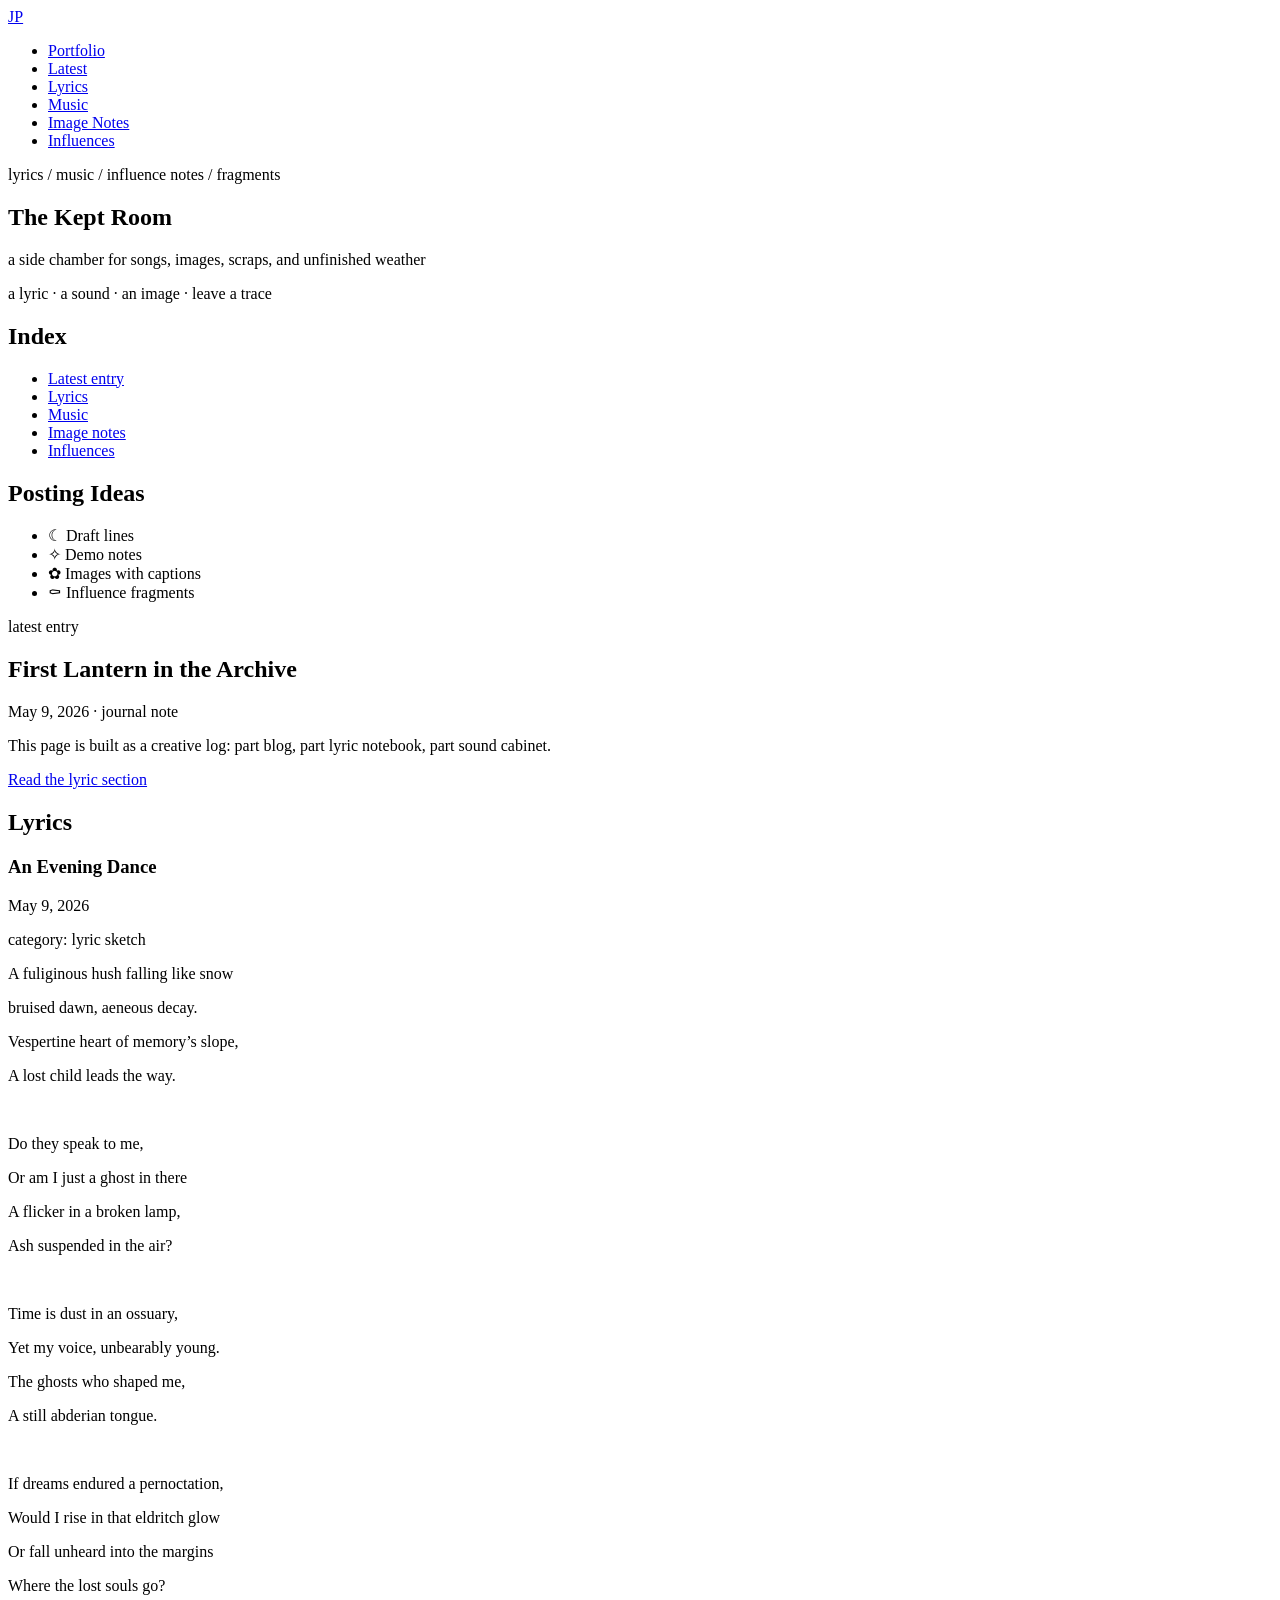
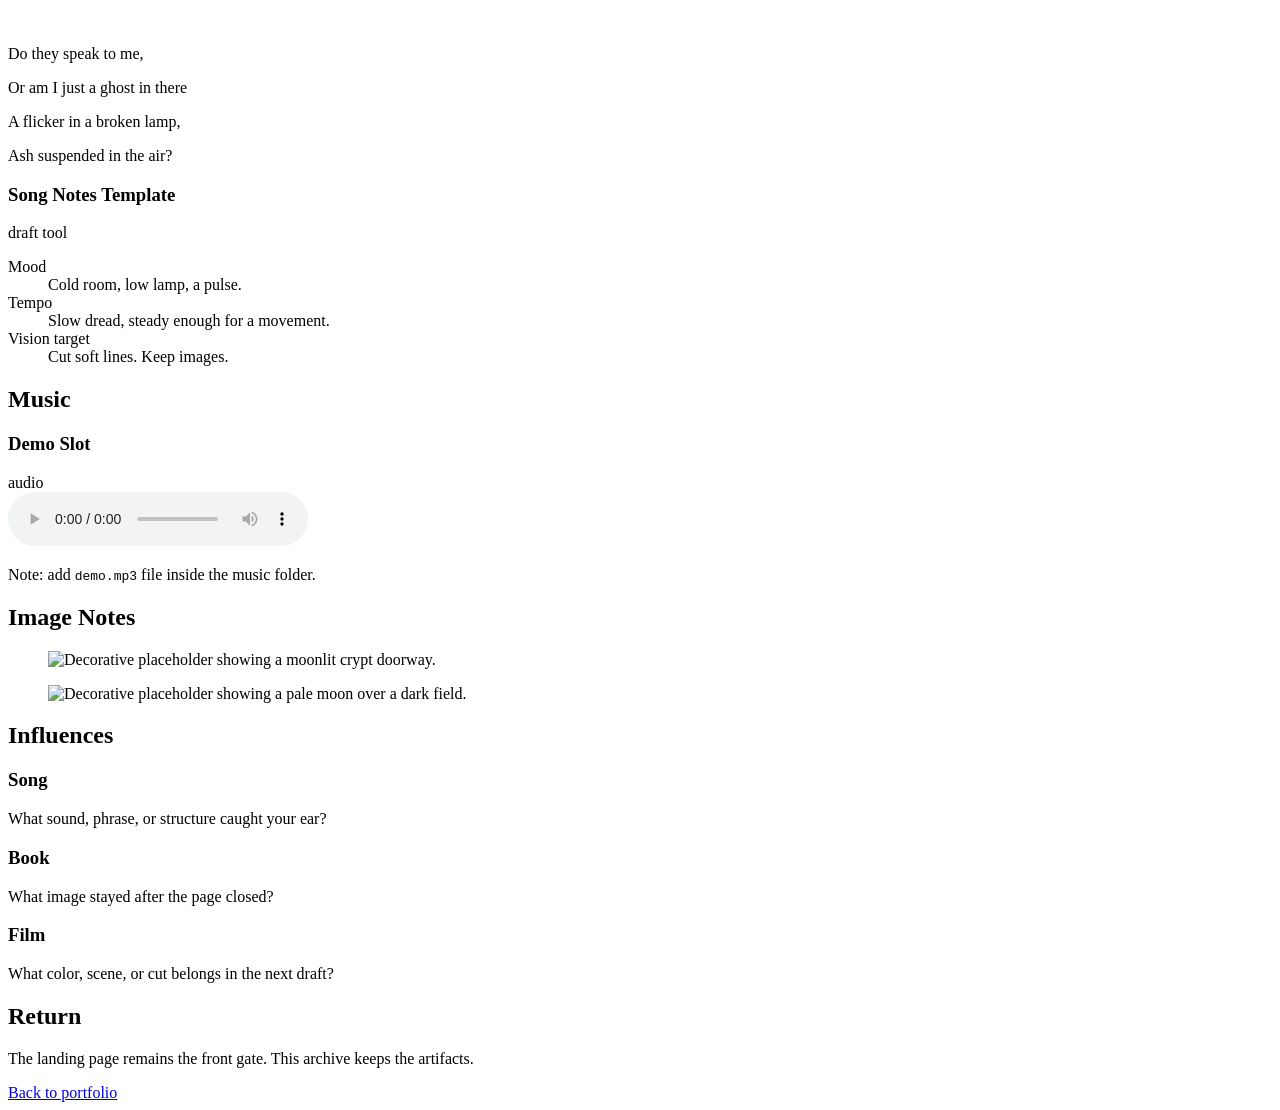
==== blog.html @ 03ee8abe "commented out some exposed comments on blog.html" ====
<!DOCTYPE html>
<html lang="en">
<head>
  <meta charset="utf-8">
  <meta name="viewport" content="width=device-width, initial-scale=1">
  <meta name="author" content="Joseph Peck">
  <meta name="description" content="Lyrics, music fragments, inspirations, and image notes by Joseph Peck.">
  <meta name="theme-color" content="#111111">
  <title>Lyrics & Notes | Joseph Peck</title>
  <link rel="preconnect" href="https://fonts.googleapis.com">
  <link rel="preconnect" href="https://fonts.gstatic.com" crossorigin>
  <link href="https://fonts.googleapis.com/css2?family=Cinzel:wght@500;600;700&family=IM+Fell+English:ital@0;1&family=Inter:wght@400;500;600;700&display=swap" rel="stylesheet">
  <link rel="stylesheet" href="css/index.css">
</head>

<body id="top">
  <header class="site-header">
    <nav class="nav-wrap" aria-label="Main navigation">
      <a class="nav-mark" href="index.html">JP</a>
      <ul class="nav-links">
        <li><a href="index.html">Portfolio</a></li>
        <li><a href="#Latest">Latest</a></li>
        <li><a href="#Lyrics">Lyrics</a></li>
        <li><a href="#Music">Music</a></li>
        <li><a href="#Images">Image Notes</a></li>
        <li><a href="#Influences">Influences</a></li>
      </ul>
    </nav>
  </header>

  <main class="page-shell blog-shell">
    <section class="hero blog-hero" aria-labelledby="blog-title">
      <div class="hero-frame">
        <p class="eyebrow">lyrics / music / influence notes / fragments</p>
        <h1 id="blog-title">The Kept Room</h1>
        <p class="tagline">a side chamber for songs, images, scraps, and unfinished weather</p>
        <div class="relic-ticker" aria-label="Decorative archive statement">
          <span>a lyric · a sound · an image · leave a trace</span>
        </div>
      </div>
    </section>

    <div class="blog-layout">
      <aside class="side-panel blog-index" aria-label="Archive index">
        <section class="card sign-card">
          <h2>Index</h2>
          <ul class="archive-list">
            <li><a href="#Latest">Latest entry</a></li>
            <li><a href="#Lyrics">Lyrics</a></li>
            <li><a href="#Music">Music</a></li>
            <li><a href="#Images">Image notes</a></li>
            <li><a href="#Influences">Influences</a></li>
          </ul>
        </section>

        <section class="card symbol-card">
          <h2>Posting Ideas</h2>
          <ul>
            <li>☾ Draft lines</li>
            <li>✧ Demo notes</li>
            <li>✿ Images with captions</li>
            <li>⚰ Influence fragments</li>
          </ul>
        </section>
      </aside>

      <div class="main-column">
        <section id="Latest" class="card section-card featured-post">
          <p class="post-kicker">latest entry</p>
          <h2>First Lantern in the Archive</h2>
          <p class="post-meta"><time datetime="2026-05-09">May 9, 2026</time> · journal note</p>
          <p>
            This page is built as a creative log: part blog, part lyric notebook, part sound cabinet.
          </p>
          <a class="panel-link" href="#Lyrics">Read the lyric section</a>
        </section>

        <section id="Lyrics" class="card section-card">
          <h2>Lyrics</h2>

          <article class="post-card lyric-post">
            <div class="post-heading">
              <h3>An Evening Dance</h3>
              <span><time datetime="2026-05-09">May 9, 2026</time></span>
            </div>
            <p class="post-meta">category: lyric sketch</p>
            <div class="lyric-block">
              <p>A fuliginous hush falling like snow</p>
              <p>bruised dawn, aeneous decay.</p> 
              <p>Vespertine heart of memory’s slope,</p>
              <p>A lost child leads the way.</p>
<br>
              <p>Do they speak to me,</p> 
              <p>Or am I just a ghost in there</p>
              <p>A flicker in a broken lamp,</p>
              <p>Ash suspended in the air?</p>
<br>
              <p>Time is dust in an ossuary,</p>
              <p>Yet my voice, unbearably young.</p>
              <p>The ghosts who shaped me,</p>
              <p>A still abderian tongue.</p>
<br>
              <p>If dreams endured a pernoctation,</p>
              <p>Would I rise in that eldritch glow</p>
              <p>Or fall unheard into the margins</p>
              <p>Where the lost souls go?</p>

<br>
              <p>Do they speak to me,</p>
              <p>Or am I just a ghost in there</p>
              <p>A flicker in a broken lamp,</p>
              <p>Ash suspended in the air?</p>
              <!-- Keep each line separate so the shape stays visible. -->
            </div>
          </article>

          <article class="post-card lyric-post">
            <div class="post-heading">
              <h3>Song Notes Template</h3>
              <span>draft tool</span>
            </div>
            <dl class="note-list">
              <dt>Mood</dt>
              <dd>Cold room, low lamp, a pulse.</dd>
              <dt>Tempo</dt>
              <dd>Slow dread, steady enough for a movement.</dd>
              <dt>Vision target</dt>
              <dd>Cut soft lines. Keep images.</dd>
            </dl>
          </article>
        </section>

        <section id="Music" class="card section-card">
          <h2>Music</h2>
          <p>
            <!-- Drop audio files into a <code>music</code> folder, then update <code>src</code> path below.
            You can also replace this with a Bandcamp, SoundCloud, or YouTube embed later. -->
          </p>

          <article class="post-card music-post">
            <div class="post-heading">
              <h3>Demo Slot</h3>
              <span>audio</span>
            </div>
            <audio controls>
              <source src="music/demo.mp3" type="audio/mpeg">
              Your browser does not support the audio element.
            </audio>
            <p class="post-meta">Note: add <code>demo.mp3</code> file inside the music folder.</p>
          </article>
        </section>

        <section id="Images" class="card section-card">
          <h2>Image Notes</h2>
          <p>
            <!-- This section is image-and-text pieces: cover ideas, visual fragments, lyric cards,
            poster studies, or screenshots from projects. -->
          </p>

          <div class="image-grid">
            <figure class="image-note">
              <img src="images/placeholder-crypt.svg" alt="Decorative placeholder showing a moonlit crypt doorway.">
              <figcaption>
                <!-- <strong>Replace this image.</strong>
                Add file to the images folder and change the image path. -->
              </figcaption>
            </figure>

            <figure class="image-note tall-note">
              <img src="images/placeholder-moon.svg" alt="Decorative placeholder showing a pale moon over a dark field.">
              <figcaption>
                <!-- <strong>Text over image.</strong>
                This caption is positioned like a lyric card or album note. -->
              </figcaption>
            </figure>
          </div>
        </section>

        <section id="Influences" class="card section-card">
          <h2>Influences</h2>
          <div class="influence-grid">
            <article class="influence-card">
              <h3>Song</h3>
              <p>What sound, phrase, or structure caught your ear?</p>
            </article>

            <article class="influence-card">
              <h3>Book</h3>
              <p>What image stayed after the page closed?</p>
            </article>

            <article class="influence-card">
              <h3>Film</h3>
              <p>What color, scene, or cut belongs in the next draft?</p>
            </article>
          </div>
        </section>

        <section class="card section-card relics-card">
          <h2>Return</h2>
          <p>The landing page remains the front gate. This archive keeps the artifacts.</p>
          <a class="panel-link" href="index.html">Back to portfolio</a>
        </section>
      </div>
    </div>
  </main>
</body>
</html>
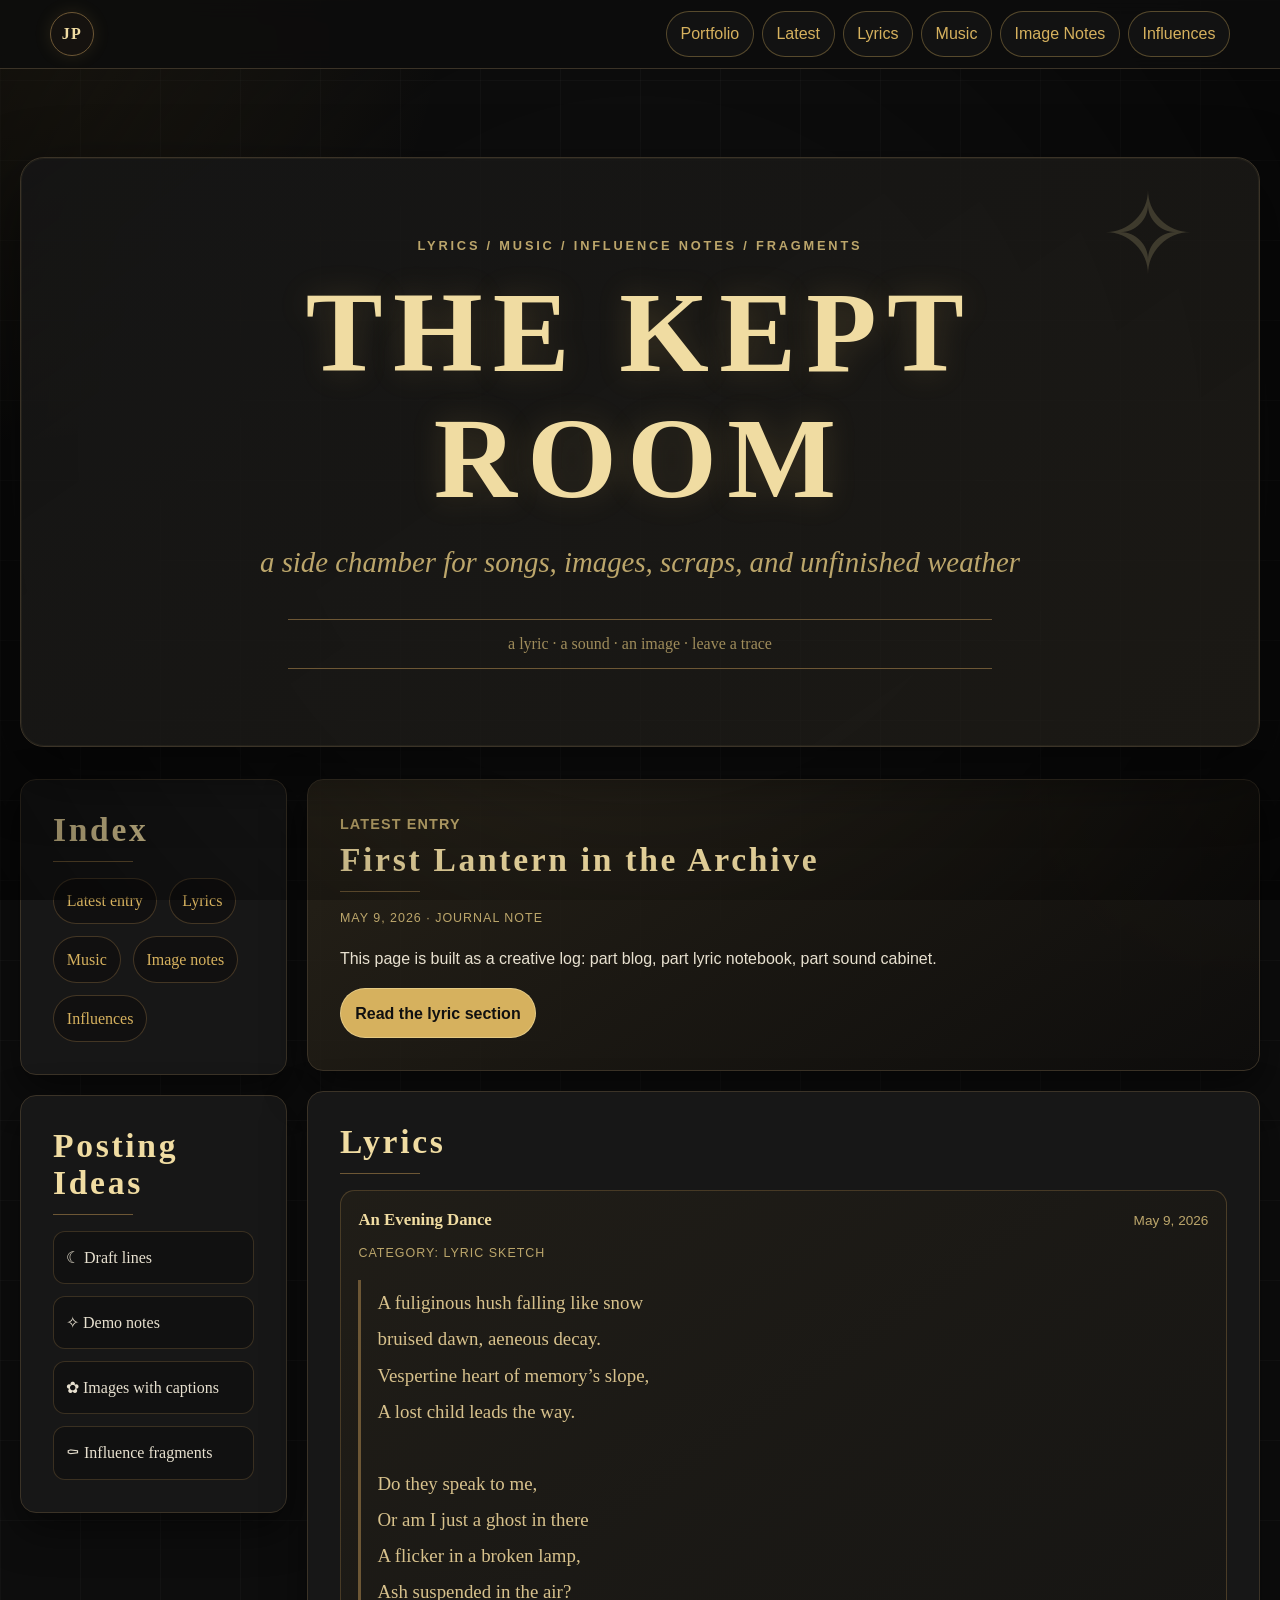
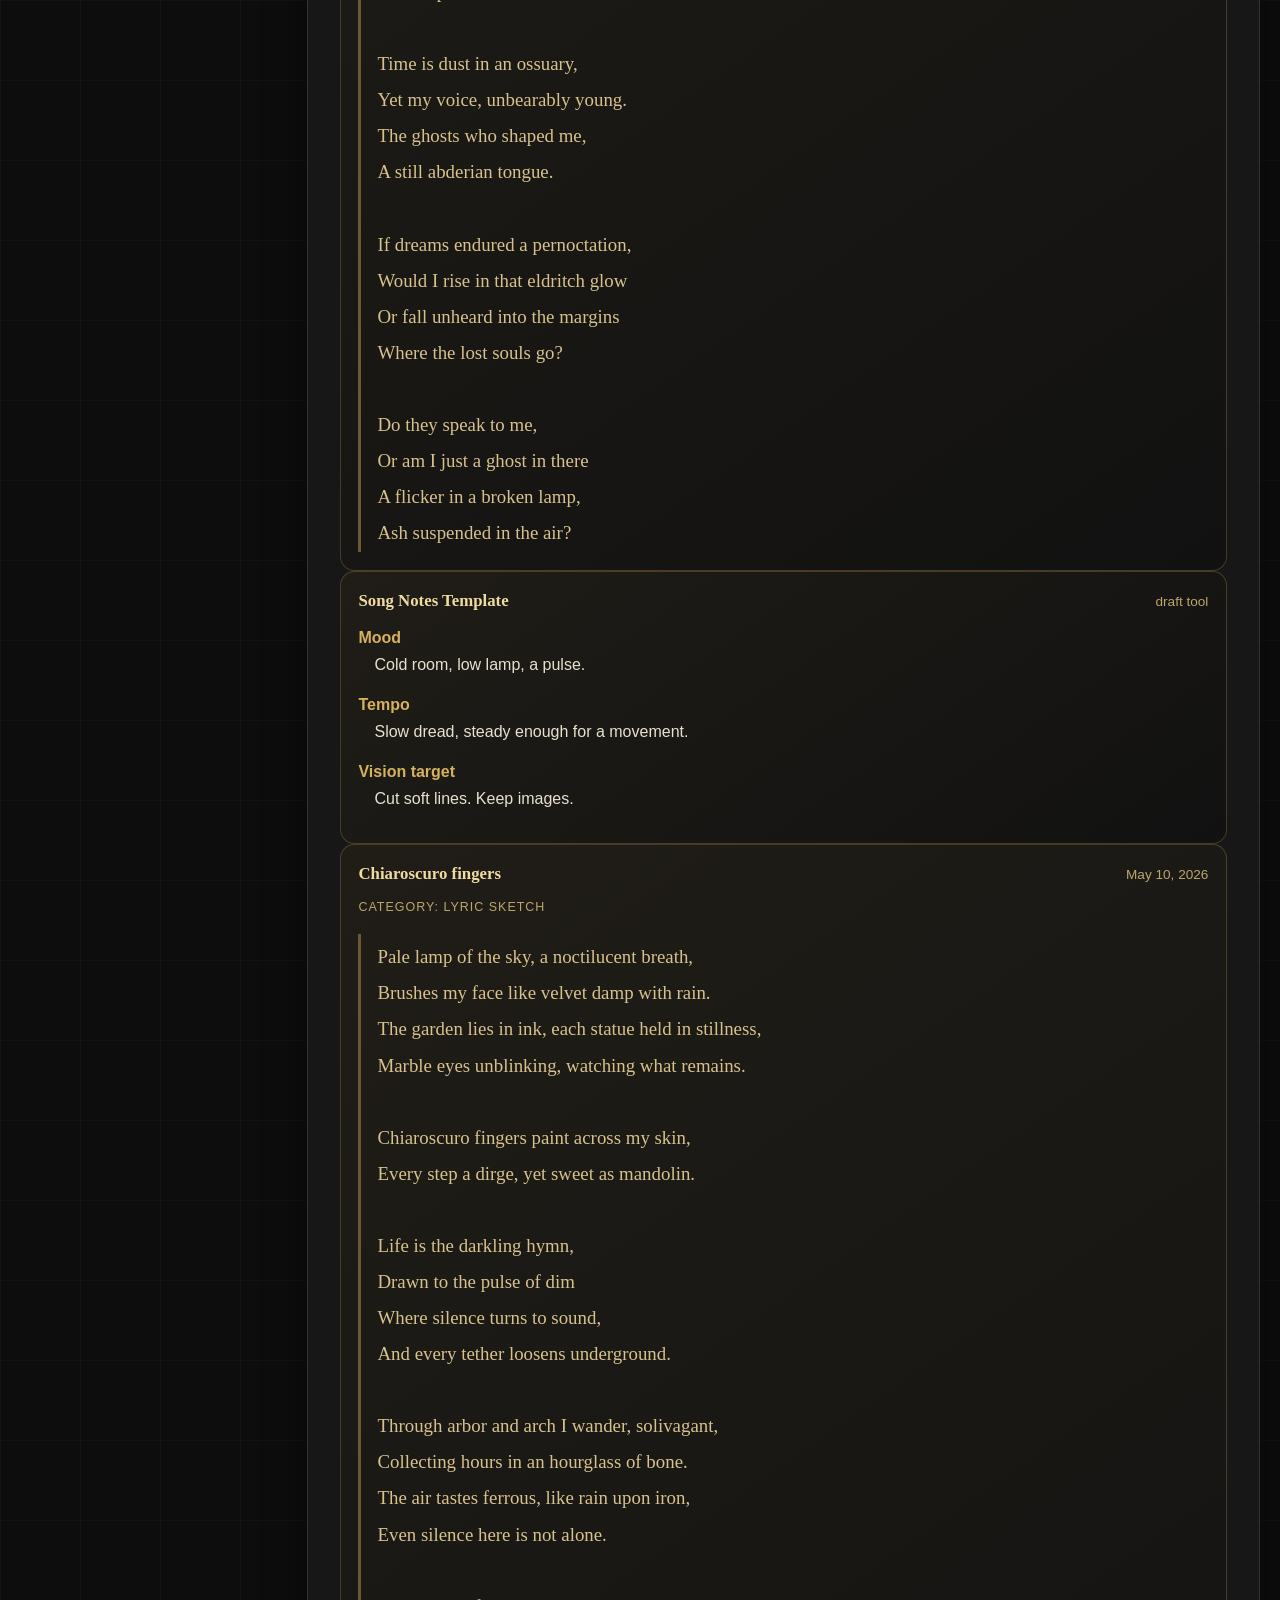
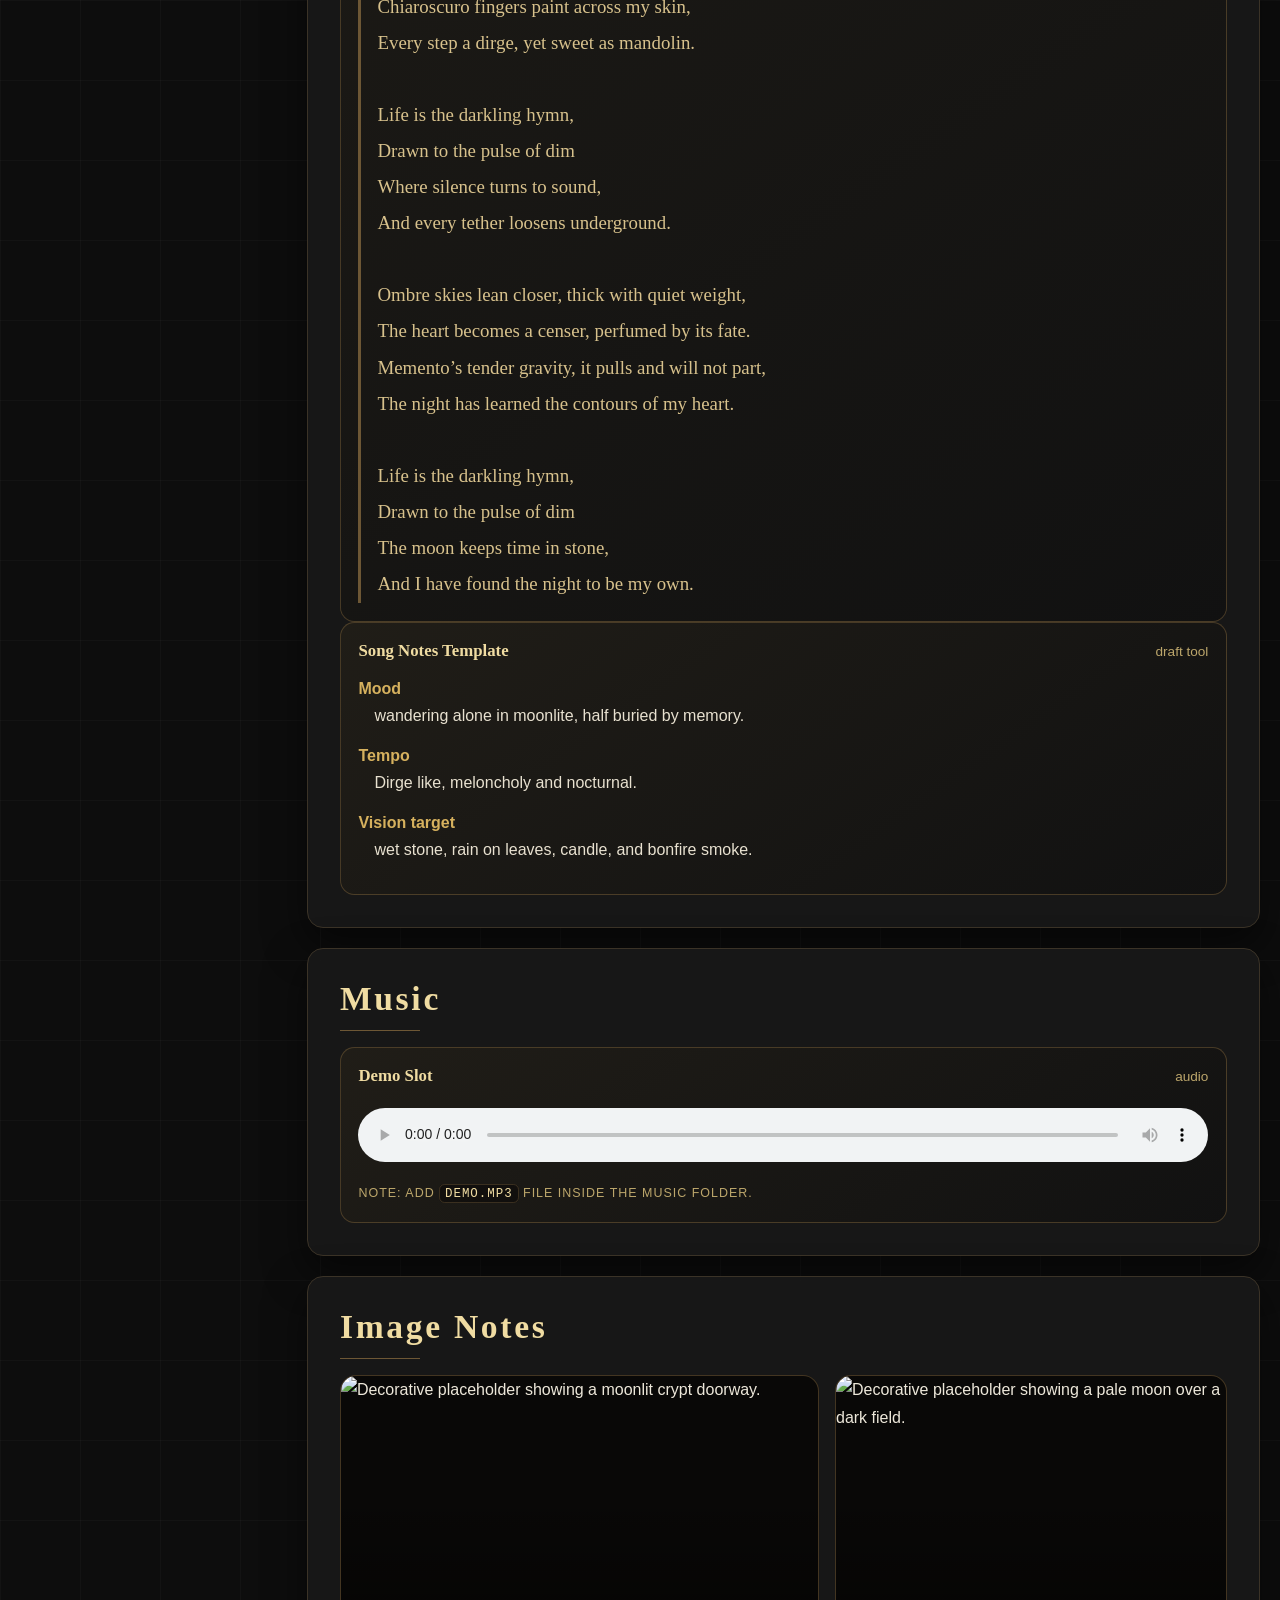
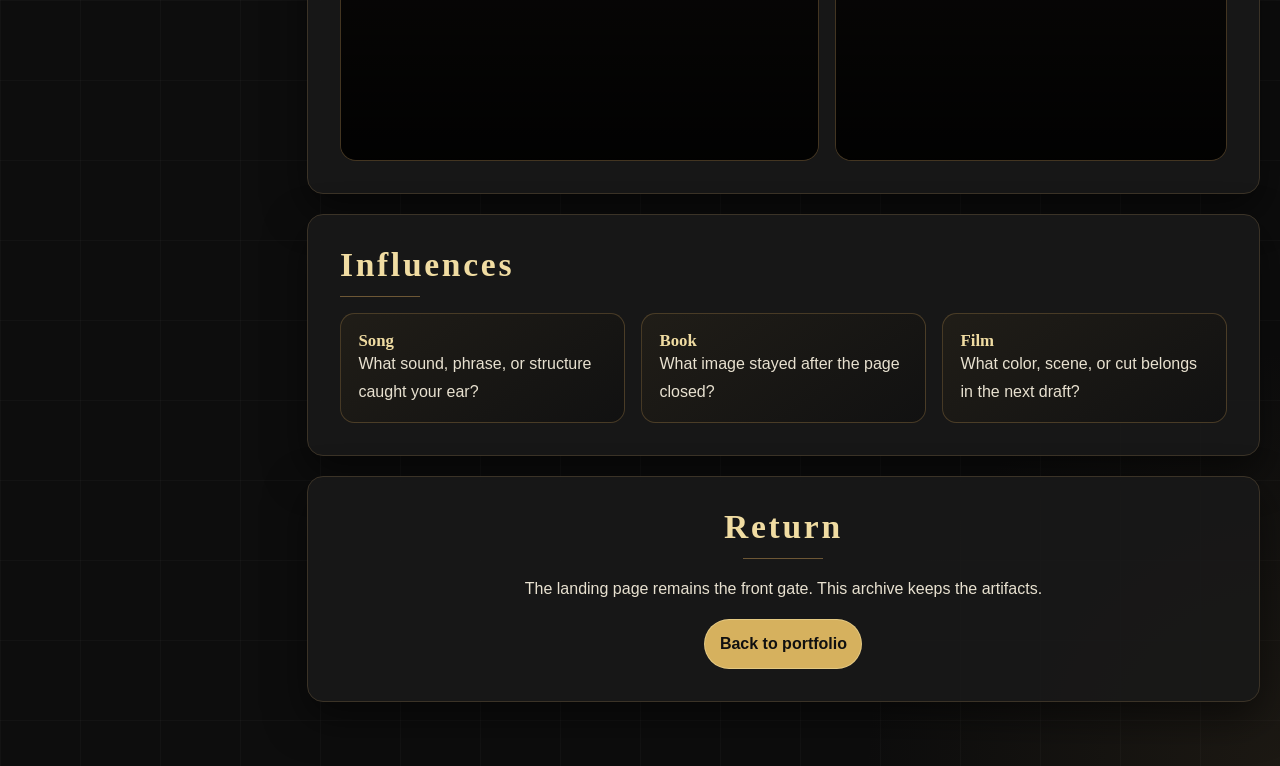
==== commit 7e7bda0e: "Merge pull request #3 from Joeypeck1987/lesson-6 Lesson 6" ====
--- a/blog.html
+++ b/blog.html
@@ -128,8 +128,67 @@
               <dd>Cut soft lines. Keep images.</dd>
             </dl>
           </article>
-        </section>
-
+
+          <article class="post-card lyric-post">
+            <div class="post-heading">
+              <h3>Chiaroscuro fingers</h3>
+              <span><time datetime="2026-05-10">May 10, 2026</time></span>
+            </div>
+            <p class="post-meta">category: lyric sketch</p>
+            <div class="lyric-block">
+              <p>Pale lamp of the sky, a noctilucent breath,</p> 
+              <p>Brushes my face like velvet damp with rain.</p> 
+              <p>The garden lies in ink, each statue held in stillness,</p> 
+              <p>Marble eyes unblinking, watching what remains.</p>
+              <br>   
+              <p>Chiaroscuro fingers paint across my skin,</p> 
+              <p>Every step a dirge, yet sweet as mandolin.</p> 
+              <br>
+              <p>Life is the darkling hymn,</p> 
+              <p>Drawn to the pulse of dim</p> 
+              <p>Where silence turns to sound,</p> 
+              <p>And every tether loosens underground.</p>
+              <br> 
+              <p>Through arbor and arch I wander, solivagant,</p> 
+              <p>Collecting hours in an hourglass of bone.</p> 
+              <p>The air tastes ferrous, like rain upon iron,</p> 
+              <p>Even silence here is not alone.</p>
+              <br> 
+              <p>Chiaroscuro fingers paint across my skin,</p> 
+              <p>Every step a dirge, yet sweet as mandolin.</p>
+              <br> 
+              <p>Life is the darkling hymn,</p> 
+              <p>Drawn to the pulse of dim</p> 
+              <p>Where silence turns to sound,</p> 
+              <p>And every tether loosens underground.</p>
+              <br> 
+              <p>Ombre skies lean closer, thick with quiet weight,</p> 
+              <p>The heart becomes a censer, perfumed by its fate.</p> 
+              <p>Memento’s tender gravity, it pulls and will not part,</p> 
+              <p>The night has learned the contours of my heart.</p>
+              <br> 
+              <p>Life is the darkling hymn,</p> 
+              <p>Drawn to the pulse of dim</p> 
+              <p>The moon keeps time in stone,</p> 
+              <p>And I have found the night to be my own.</p>
+        </div>
+      </article>
+
+      <article class="post-card lyric-post">
+            <div class="post-heading">
+              <h3>Song Notes Template</h3>
+              <span>draft tool</span>
+            </div>
+            <dl class="note-list">
+              <dt>Mood</dt>
+              <dd>wandering alone in moonlite, half buried by memory.</dd>
+              <dt>Tempo</dt>
+              <dd>Dirge like, meloncholy and nocturnal.</dd>
+              <dt>Vision target</dt>
+              <dd>wet stone, rain on leaves, candle, and bonfire smoke.</dd>
+            </dl>
+          </article>
+          </section>
         <section id="Music" class="card section-card">
           <h2>Music</h2>
           <p>
--- a/css/index.css
+++ b/css/index.css
@@ -0,0 +1,999 @@
+/*
+  Store reusable color values as CSS variables.
+*/
+:root {
+  --bg: #0d0d0d;
+  --bg-deep: #080706;
+  --panel: rgba(24, 24, 24, 0.92);
+  --panel-soft: rgba(34, 31, 25, 0.86);
+  --border: #3b3327;
+  --border-bright: #6d5735;
+  --text: #e8e1d0;
+  --muted: #bca66b;
+  --gold: #f0dca2;
+  --link: #d6b15e;
+  --link-hover: #ffffff;
+  --shadow: rgba(0, 0, 0, 0.5);
+}
+
+/*
+   make layouts easier to control.
+*/
+* {
+  box-sizing: border-box;
+}
+
+/*
+  Smooth scrolling makes internal navigation links glide to each section.
+*/
+html {
+  scroll-behavior: smooth;
+}
+
+/*
+   layered background-image to create the atmosphere:
+  - two radial gradients create soft gold/brown glows
+  - two linear gradients create the faint old-web grid pattern
+*/
+body {
+  margin: 0;
+  color: var(--text);
+  font-family: "Inter", Arial, sans-serif;
+  line-height: 1.7;
+  background-color: var(--bg);
+  background-image:
+    radial-gradient(circle at top left, rgba(214, 177, 94, 0.12), transparent 28rem),
+    radial-gradient(circle at bottom right, rgba(109, 87, 53, 0.16), transparent 26rem),
+    linear-gradient(rgba(255, 255, 255, 0.025) 1px, transparent 1px),
+    linear-gradient(90deg, rgba(255, 255, 255, 0.025) 1px, transparent 1px);
+  background-size: auto, auto, 80px 80px, 80px 80px;
+}
+
+/*
+  Fixed vignette overlay over the whole page.
+  pointer-events: none to keep it from blocking clicks.
+  The result is darker on the edges, giving the page a more cryptic feeling.
+*/
+body::before {
+  content: "";
+  position: fixed;
+  inset: 0;
+  pointer-events: none;
+  background: radial-gradient(circle, transparent 45%, rgba(0, 0, 0, 0.48));
+}
+
+
+img {
+  max-width: 100%;
+}
+
+/* 
+  Sticky header 
+  backdrop-filter gives the header a blurred glass effect. */
+
+.site-header {
+  position: sticky;
+  top: 0;
+  z-index: 10;
+  border-bottom: 1px solid var(--border);
+  background: rgba(13, 13, 13, 0.88);
+  backdrop-filter: blur(10px);
+}
+
+/*
+  Center the nav content and Flexbox to place the mark on the left
+  and the keep nav links on the right.
+*/
+.nav-wrap {
+  width: min(1180px, calc(100% - 2rem));
+  margin: 0 auto;
+  min-height: 4.25rem;
+  display: flex;
+  align-items: center;
+  justify-content: space-between;
+  gap: 1rem;
+}
+
+/*
+  Styles for small circular initial mark in the navigation.
+  inline-grid and place-items center the letters inside the circle.
+*/
+.nav-mark {
+  display: inline-grid;
+  place-items: center;
+  width: 2.75rem;
+  height: 2.75rem;
+  border: 1px solid var(--border-bright);
+  border-radius: 50%;
+  color: var(--gold);
+  font-family: "Cinzel", Georgia, serif;
+  font-weight: 700;
+  text-decoration: none;
+  letter-spacing: 0.08em;
+  background: #15120f;
+  box-shadow: 0 0 18px rgba(214, 177, 94, 0.12);
+}
+
+/*
+  Turns the navigation list into a horizontal Flexbox row.
+  flex-wrap allows the links to wrap onto another line on smaller screens.
+*/
+.nav-links {
+  display: flex;
+  flex-wrap: wrap;
+  justify-content: flex-end;
+  gap: 0.5rem;
+  padding: 0;
+  margin: 0;
+  list-style: none;
+}
+
+/*
+  Gives both nav links and connect links the same pill button style.
+  This transforms the style of links.
+*/
+.nav-links a,
+.connect-list a {
+  display: inline-block;
+  color: var(--link);
+  text-decoration: none;
+  border: 1px solid rgba(214, 177, 94, 0.35);
+  border-radius: 999px;
+  padding: 0.55rem 0.85rem;
+  background: rgba(21, 21, 21, 0.72);
+  transition: transform 180ms ease, color 180ms ease, border-color 180ms ease, background 180ms ease;
+}
+
+/*
+  Add effect for mouse hover and keyboard focus.
+*/
+.nav-links a:hover,
+.connect-list a:hover,
+.nav-links a:focus-visible,
+.connect-list a:focus-visible {
+  color: var(--link-hover);
+  border-color: var(--gold);
+  background: rgba(109, 87, 53, 0.32);
+  transform: translateY(-2px);
+}
+
+/*
+  The page shell controls the main width of the site.
+*/
+.page-shell {
+  width: min(1180px, calc(100% - 2rem));
+  margin: 0 auto;
+  padding: 2rem 0 4rem;
+}
+
+/*
+  *** The hero area. ***
+  text-align: center to change alignment on a section.
+*/
+.hero {
+  padding: 3.5rem 0 2rem;
+  text-align: center;
+}
+
+/*
+  large card around name and tagline.
+  The gradient, shadow, border radius, and inset line give it a polished panel effect.
+*/
+.hero-frame {
+  border: 1px solid var(--border);
+  background: linear-gradient(145deg, rgba(21, 21, 21, 0.95), rgba(34, 31, 25, 0.72));
+  box-shadow: 0 1.5rem 4rem var(--shadow), inset 0 0 0 1px rgba(240, 220, 162, 0.05);
+  border-radius: 1.5rem;
+  padding: clamp(2rem, 6vw, 5rem);
+  position: relative;
+  overflow: hidden;
+}
+
+/*
+  Adding a decorative moon symbol inside the hero card.
+  ::after creates a pseudo-element that CSS can place visually.
+*/
+.hero-frame::after {
+  content: "☾";
+  position: absolute;
+  right: clamp(1.5rem, 5vw, 4rem);
+  top: 1.3rem;
+  color: rgba(240, 220, 162, 0.18);
+  font-size: clamp(3rem, 9vw, 7rem);
+  line-height: 1;
+}
+
+/*
+  Small label text above the main.
+  Uppercase, small size, and wide letter-spacing make it feel like a caption or inscription.
+*/
+.eyebrow {
+  margin: 0 0 0.75rem;
+  color: var(--muted);
+  font-size: 0.8rem;
+  font-weight: 700;
+  letter-spacing: 0.22em;
+  text-transform: uppercase;
+}
+
+/*
+  Give headings the same display font and tighter line height.
+*/
+h1,
+h2,
+h3 {
+  font-family: "Cinzel", Georgia, serif;
+  line-height: 1.1;
+}
+
+/*
+  Transform the name at the top of the page.
+  clamp() will make the font size responsive: it has a minimum, preferred, and maximum size.
+*/
+h1 {
+  margin: 0;
+  color: var(--gold);
+  font-size: clamp(3rem, 9vw, 7.5rem);
+  font-weight: 700;
+  letter-spacing: 0.09em;
+  text-transform: uppercase;
+  text-shadow: 0 0 2rem rgba(214, 177, 94, 0.18);
+}
+
+/* reservation text */
+.tagline {
+  max-width: 54rem;
+  margin: 1rem auto 0;
+  color: var(--muted);
+  font-family: "IM Fell English", Georgia, serif;
+  font-size: clamp(1.25rem, 3vw, 1.8rem);
+  font-style: italic;
+}
+
+/*
+  Replaces the old html marquee with a modern CSS animated ticker.
+*/
+.relic-ticker {
+  width: min(44rem, 100%);
+  margin: 2rem auto 0;
+  overflow: hidden;
+  border-top: 1px solid var(--border-bright);
+  border-bottom: 1px solid var(--border-bright);
+  color: #9f8c5b;
+  font-family: "IM Fell English", Georgia, serif;
+  white-space: nowrap;
+}
+
+/*
+  Makes the ticker movable.
+*/
+.relic-ticker span {
+  display: inline-block;
+  padding: 0.65rem 0;
+  animation: drift 12s ease-in-out infinite alternate;
+}
+
+/*
+  Move the ticker text gently left and right.
+*/
+@keyframes drift {
+  from { transform: translateX(-4%); }
+  to { transform: translateX(4%); }
+}
+
+/*
+  This creates the main page layout: side panel on the left, main content on the right.
+  CSS Grid is used here because this is a two-column page structure.
+*/
+.content-grid {
+  display: grid;
+  grid-template-columns: minmax(220px, 0.32fr) 1fr;
+  gap: 1.25rem;
+  align-items: start;
+}
+
+/*
+  Keep the side cards visible while scrolling on larger screens.
+*/
+.side-panel {
+  position: sticky;
+  top: 5.5rem;
+  display: flex;
+  flex-direction: column;
+  gap: 1.25rem;
+}
+
+/*
+  Base card styling shared by multiple content boxes.
+*/
+.card {
+  border: 1px solid var(--border);
+  border-radius: 1rem;
+  background: var(--panel);
+  box-shadow: 0 1rem 2.5rem var(--shadow);
+}
+
+/*
+  Add spacing inside section cards and side-panel cards.
+*/
+.section-card,
+.side-panel .card {
+  padding: clamp(1.1rem, 3vw, 2rem);
+}
+
+/*
+  Stack the main sections vertically with even spacing.
+*/
+.main-column {
+  display: flex;
+  flex-direction: column;
+  gap: 1.25rem;
+}
+
+/*
+  When clicking nav links, prevent section headings from hiding under the sticky header.
+*/
+section {
+  scroll-margin-top: 6rem;
+}
+
+/*
+  Section headings About, Experience, Skills, Projects, and Connect.
+*/
+h2 {
+  margin: 0 0 1rem;
+  color: var(--gold);
+  font-size: clamp(1.5rem, 3vw, 2.1rem);
+  font-weight: 600;
+  letter-spacing: 0.08em;
+}
+
+/*
+  Add a small line under h2 headings.
+*/
+h2::after {
+  content: "";
+  display: block;
+  width: 5rem;
+  height: 1px;
+  margin-top: 0.75rem;
+  background: var(--border-bright);
+}
+
+/*
+  Smaller headings inside cards.
+*/
+h3 {
+  margin: 0;
+  color: var(--gold);
+  font-size: 1.05rem;
+}
+
+/*
+  bottom spacing on paragraphs
+*/
+p {
+  margin: 0 0 1rem;
+}
+
+/*
+  Styles of quoted text.
+*/
+blockquote {
+  margin: 1.5rem 0;
+  padding: 1rem 1.25rem;
+  border-left: 4px solid var(--border-bright);
+  color: #d7c18c;
+  background: rgba(240, 220, 162, 0.05);
+  font-family: "IM Fell English", Georgia, serif;
+  font-size: 1.18rem;
+}
+
+/*
+  Style expandable details boxes.
+*/
+details {
+  margin-top: 1rem;
+  padding: 1rem;
+  border: 1px solid rgba(109, 87, 53, 0.58);
+  border-radius: 0.8rem;
+  background: rgba(8, 7, 6, 0.32);
+}
+
+/*
+  Makes the summary line look clickable.
+*/
+summary {
+  cursor: pointer;
+  color: var(--gold);
+  font-weight: 700;
+}
+
+/*
+  Styles definition-list terms.
+*/
+dt {
+  color: var(--link);
+  font-weight: 700;
+}
+
+/*
+  Indentation and spacing to descriptions under definition terms.
+*/
+dd {
+  margin: 0 0 0.8rem 1rem;
+}
+
+/*
+  Give side cards a font to separate them from the main body content.
+*/
+.sign-card,
+.symbol-card {
+  font-family: "IM Fell English", Georgia, serif;
+}
+
+/*
+  Spaces labels in the Signs card and colors.
+*/
+.sign-card label {
+  display: block;
+  margin-top: 1rem;
+  color: var(--muted);
+}
+
+/*
+  Meter and progress bar width.
+  accent-color changes the browsers default fill color where supported.
+*/
+meter,
+progress {
+  width: 100%;
+  height: 1rem;
+  accent-color: var(--link);
+}
+
+/*
+  Styles the short quote in the Signs card.
+*/
+.sign-card q {
+  display: block;
+  margin-top: 1.25rem;
+  color: #d7c18c;
+}
+
+/*
+  Turn symbol list into stacked blocks.
+*/
+.symbol-card ul {
+  display: grid;
+  gap: 0.75rem;
+  margin: 0;
+  padding: 0;
+  list-style: none;
+}
+
+/*
+  Style each symbol item as a small panel.
+*/
+.symbol-card li {
+  padding: 0.75rem;
+  border: 1px solid rgba(109, 87, 53, 0.45);
+  border-radius: 0.75rem;
+  background: rgba(8, 7, 6, 0.35);
+}
+
+/*
+  Turns the Experience list into a vertical Flexbox layout.
+*/
+.experience-list {
+  display: flex;
+  flex-direction: column;
+  gap: 1rem;
+  margin: 0;
+  padding: 0;
+  list-style: none;
+}
+
+/*
+  Transform the experience list item into a styled block card.
+*/
+.experience-list li {
+  display: flex;
+  flex-direction: column;
+  gap: 0.6rem;
+  padding: 1.1rem;
+  border: 1px solid rgba(109, 87, 53, 0.58);
+  border-radius: 0.9rem;
+  background: linear-gradient(145deg, rgba(36, 32, 24, 0.72), rgba(15, 15, 15, 0.74));
+}
+
+/*
+  Flexbox used inside each Experience card.
+  The title stays on the left and the time/category note stays to the right.
+*/
+.experience-heading {
+  display: flex;
+  align-items: baseline;
+  justify-content: space-between;
+  gap: 1rem;
+}
+
+/*
+  Styles the small right side label in each Experience heading.
+  white-space: nowrap prevents short labels from breaking onto two lines.
+*/
+.experience-heading span {
+  color: var(--muted);
+  font-size: 0.9rem;
+  white-space: nowrap;
+}
+
+/*
+  Removes extra paragraph margin inside Experience cards.
+*/
+.experience-list p {
+  margin: 0;
+}
+
+/*
+  Styles the small technical/status tags.
+*/
+samp {
+  display: inline-block;
+  width: fit-content;
+  color: #101010;
+  background: var(--muted);
+  border-radius: 999px;
+  padding: 0.25rem 0.6rem;
+  font-size: 0.85rem;
+}
+
+/*
+  Decorative row beneath Experience.
+*/
+.glyph-row {
+  margin: 1.25rem 0 0;
+  color: var(--muted);
+  text-align: center;
+  font-size: 1.6rem;
+  letter-spacing: 0.25em;
+}
+
+/*
+  Gives empty placeholder sections enough height to look intentional.
+  Useful for Skills, which the assignment says can be empty for now.
+*/
+.empty-section {
+  min-height: 8rem;
+}
+
+/*
+  Adding placeholder text after empty sections using CSS.
+*/
+.empty-section::after {
+  content: "Reserved for the next layer.";
+  display: block;
+  color: rgba(232, 225, 208, 0.48);
+  font-family: "IM Fell English", Georgia, serif;
+  font-style: italic;
+}
+
+/*
+  Prepare the Projects list for JavaScript/GitHub API content to be added later.
+  The list is empty in the HTML for the assignment.
+*/
+.project-list {
+  margin: 0;
+  padding: 0;
+  list-style: none;
+}
+
+/*
+  Turns the Connect links into a flexible row of styled buttons.
+*/
+.connect-list {
+  display: flex;
+  flex-wrap: wrap;
+  gap: 0.75rem;
+  margin: 0 0 1.5rem;
+  padding: 0;
+  list-style: none;
+}
+
+/*
+  Styles of the contact form fieldset as a clean grid with spacing between form controls.
+*/
+.contact-form fieldset {
+  display: grid;
+  gap: 0.75rem;
+  border: 1px solid rgba(109, 87, 53, 0.58);
+  border-radius: 1rem;
+  padding: 1.25rem;
+}
+
+/*
+  fieldset legend styles.
+*/
+legend {
+  padding: 0 0.6rem;
+  color: var(--gold);
+  font-family: "Cinzel", Georgia, serif;
+}
+
+input,
+textarea,
+button {
+  font: inherit;
+}
+
+/*
+  Styling text input and textareas with darker backgrounds and borders.
+*/
+input,
+textarea {
+  width: 100%;
+  border: 1px solid rgba(109, 87, 53, 0.72);
+  border-radius: 0.65rem;
+  padding: 0.75rem;
+  color: var(--text);
+  background: rgba(8, 7, 6, 0.65);
+}
+
+/*
+  Allows the message box to be resized vertically only.
+*/
+textarea {
+  resize: vertical;
+}
+
+/*
+  Form buttons in a wrapping Flexbox row.
+*/
+.button-row {
+  display: flex;
+  flex-wrap: wrap;
+  gap: 0.75rem;
+  margin-top: 0.5rem;
+}
+
+/*
+  Main button styling.
+*/
+button {
+  cursor: pointer;
+  border: 1px solid rgba(214, 177, 94, 0.55);
+  border-radius: 999px;
+  padding: 0.7rem 1rem;
+  color: #111111;
+  background: var(--link);
+  font-weight: 700;
+}
+
+/*
+  Reset buttons a quieter style.
+*/
+button[type="reset"] {
+  color: var(--text);
+  background: transparent;
+}
+
+/*
+  Centering the HTML Relics section.
+*/
+.relics-card {
+  text-align: center;
+}
+
+.relics-card h2::after {
+  margin-left: auto;
+  margin-right: auto;
+}
+
+/*
+  Flexible table display for the relic information.
+*/
+.relic-table {
+  display: inline-flex;
+  flex-wrap: wrap;
+  justify-content: center;
+  gap: 0;
+  margin: 1rem 0;
+  border: 1px solid rgba(109, 87, 53, 0.72);
+}
+
+/*
+  Styling for each cell in the relic table.
+*/
+.relic-table span,
+.relic-table time {
+  padding: 0.75rem 1rem;
+  border: 1px solid rgba(109, 87, 53, 0.4);
+}
+
+/*
+  Keeps address text from becoming italic by browser default.
+*/
+address {
+  color: var(--muted);
+  font-style: normal;
+}
+
+/*
+  Responsive design for small screens.
+  These changes make the layout work for phones.
+*/
+@media (max-width: 780px) {
+  /* Centers the navigation when there is less horizontal space. */
+  .nav-wrap {
+    justify-content: center;
+  }
+
+  /* Hides the JP mark on small screens to give the links more room. */
+  .nav-mark {
+    display: none;
+  }
+
+  /* Centers wrapped navigation links. */
+  .nav-links {
+    justify-content: center;
+  }
+
+  /* Changes the two-column grid into a single-column layout. */
+  .content-grid {
+    grid-template-columns: 1fr;
+  }
+
+  /* Turns off sticky side panel behavior on small screens. */
+  .side-panel {
+    position: static;
+  }
+
+  /* Stacks the Experience title and date/category label vertically on narrow screens. */
+  .experience-heading {
+    align-items: flex-start;
+    flex-direction: column;
+  }
+}
+
+/* Blog and archive additions */
+.panel-link,
+.project-card a {
+  display: inline-block;
+  width: fit-content;
+  color: #101010;
+  text-decoration: none;
+  border: 1px solid rgba(240, 220, 162, 0.55);
+  border-radius: 999px;
+  padding: 0.65rem 0.9rem;
+  background: var(--link);
+  font-weight: 700;
+  transition: transform 180ms ease, filter 180ms ease;
+}
+
+.panel-link:hover,
+.project-card a:hover,
+.panel-link:focus-visible,
+.project-card a:focus-visible {
+  filter: brightness(1.08);
+  transform: translateY(-2px);
+}
+
+.skill-list,
+.archive-list {
+  display: flex;
+  flex-wrap: wrap;
+  gap: 0.75rem;
+  margin: 0;
+  padding: 0;
+  list-style: none;
+}
+
+.skill-list li,
+.archive-list a {
+  display: inline-block;
+  border: 1px solid rgba(109, 87, 53, 0.55);
+  border-radius: 999px;
+  padding: 0.55rem 0.8rem;
+  color: var(--text);
+  background: rgba(8, 7, 6, 0.38);
+}
+
+.archive-list a {
+  color: var(--link);
+  text-decoration: none;
+}
+
+.archive-list a:hover,
+.archive-list a:focus-visible {
+  color: var(--link-hover);
+  border-color: var(--gold);
+}
+
+.project-grid,
+.image-grid,
+.influence-grid {
+  display: grid;
+  gap: 1rem;
+}
+
+.project-grid,
+.influence-grid {
+  grid-template-columns: repeat(2, minmax(0, 1fr));
+}
+
+.project-card,
+.post-card,
+.influence-card {
+  border: 1px solid rgba(109, 87, 53, 0.58);
+  border-radius: 0.9rem;
+  padding: 1.1rem;
+  background: linear-gradient(145deg, rgba(36, 32, 24, 0.72), rgba(15, 15, 15, 0.74));
+}
+
+.project-card p,
+.influence-card p,
+.post-card p:last-child {
+  margin-bottom: 0;
+}
+
+.blog-shell {
+  width: min(1240px, calc(100% - 2rem));
+}
+
+.blog-layout {
+  display: grid;
+  grid-template-columns: minmax(230px, 0.28fr) 1fr;
+  gap: 1.25rem;
+  align-items: start;
+}
+
+.blog-hero .hero-frame::after {
+  content: "✧";
+}
+
+.featured-post {
+  background:
+    linear-gradient(145deg, rgba(40, 35, 25, 0.9), rgba(14, 13, 12, 0.94)),
+    radial-gradient(circle at top right, rgba(240, 220, 162, 0.14), transparent 18rem);
+}
+
+.post-kicker,
+.post-meta {
+  color: var(--muted);
+  font-size: 0.9rem;
+  letter-spacing: 0.08em;
+  text-transform: uppercase;
+}
+
+.post-kicker {
+  margin-bottom: 0.35rem;
+  font-weight: 700;
+}
+
+.post-meta {
+  font-size: 0.78rem;
+}
+
+.post-heading {
+  display: flex;
+  align-items: baseline;
+  justify-content: space-between;
+  gap: 1rem;
+  margin-bottom: 0.7rem;
+}
+
+.post-heading span {
+  color: var(--muted);
+  font-size: 0.85rem;
+  white-space: nowrap;
+}
+
+.lyric-block {
+  border-left: 3px solid var(--border-bright);
+  padding: 0.2rem 0 0.2rem 1rem;
+  color: #d7c18c;
+  font-family: "IM Fell English", Georgia, serif;
+  font-size: 1.18rem;
+}
+
+.lyric-block p {
+  margin: 0.25rem 0;
+}
+
+.note-list {
+  margin: 0;
+}
+
+.music-post audio {
+  width: 100%;
+  margin: 0.5rem 0 0.8rem;
+}
+
+code {
+  color: var(--gold);
+  border: 1px solid rgba(109, 87, 53, 0.45);
+  border-radius: 0.35rem;
+  padding: 0.1rem 0.3rem;
+  background: rgba(8, 7, 6, 0.5);
+}
+
+.image-grid {
+  grid-template-columns: 1.1fr 0.9fr;
+}
+
+.image-note {
+  position: relative;
+  min-height: 18rem;
+  margin: 0;
+  overflow: hidden;
+  border: 1px solid rgba(109, 87, 53, 0.58);
+  border-radius: 1rem;
+  background: #090807;
+}
+
+.image-note img {
+  width: 100%;
+  height: 100%;
+  min-height: 18rem;
+  display: block;
+  object-fit: cover;
+  filter: saturate(0.75) contrast(1.06);
+}
+
+.image-note::after {
+  content: "";
+  position: absolute;
+  inset: 0;
+  background: linear-gradient(transparent 30%, rgba(0, 0, 0, 0.82));
+}
+
+.image-note figcaption {
+  position: absolute;
+  left: 1rem;
+  right: 1rem;
+  bottom: 1rem;
+  z-index: 1;
+  color: var(--text);
+  font-family: "IM Fell English", Georgia, serif;
+  font-size: 1.1rem;
+}
+
+.image-note figcaption strong {
+  display: block;
+  color: var(--gold);
+  font-family: "Cinzel", Georgia, serif;
+  letter-spacing: 0.06em;
+}
+
+.tall-note {
+  min-height: 24rem;
+}
+
+.tall-note img {
+  min-height: 24rem;
+}
+
+.influence-grid {
+  grid-template-columns: repeat(3, minmax(0, 1fr));
+}
+
+@media (max-width: 900px) {
+  .project-grid,
+  .image-grid,
+  .influence-grid,
+  .blog-layout {
+    grid-template-columns: 1fr;
+  }
+}
+
+@media (max-width: 780px) {
+  .post-heading {
+    align-items: flex-start;
+    flex-direction: column;
+  }
+}
+
+/* Keep the blog index from floating awkwardly on desktop */
+.blog-index {
+  position: static;
+}
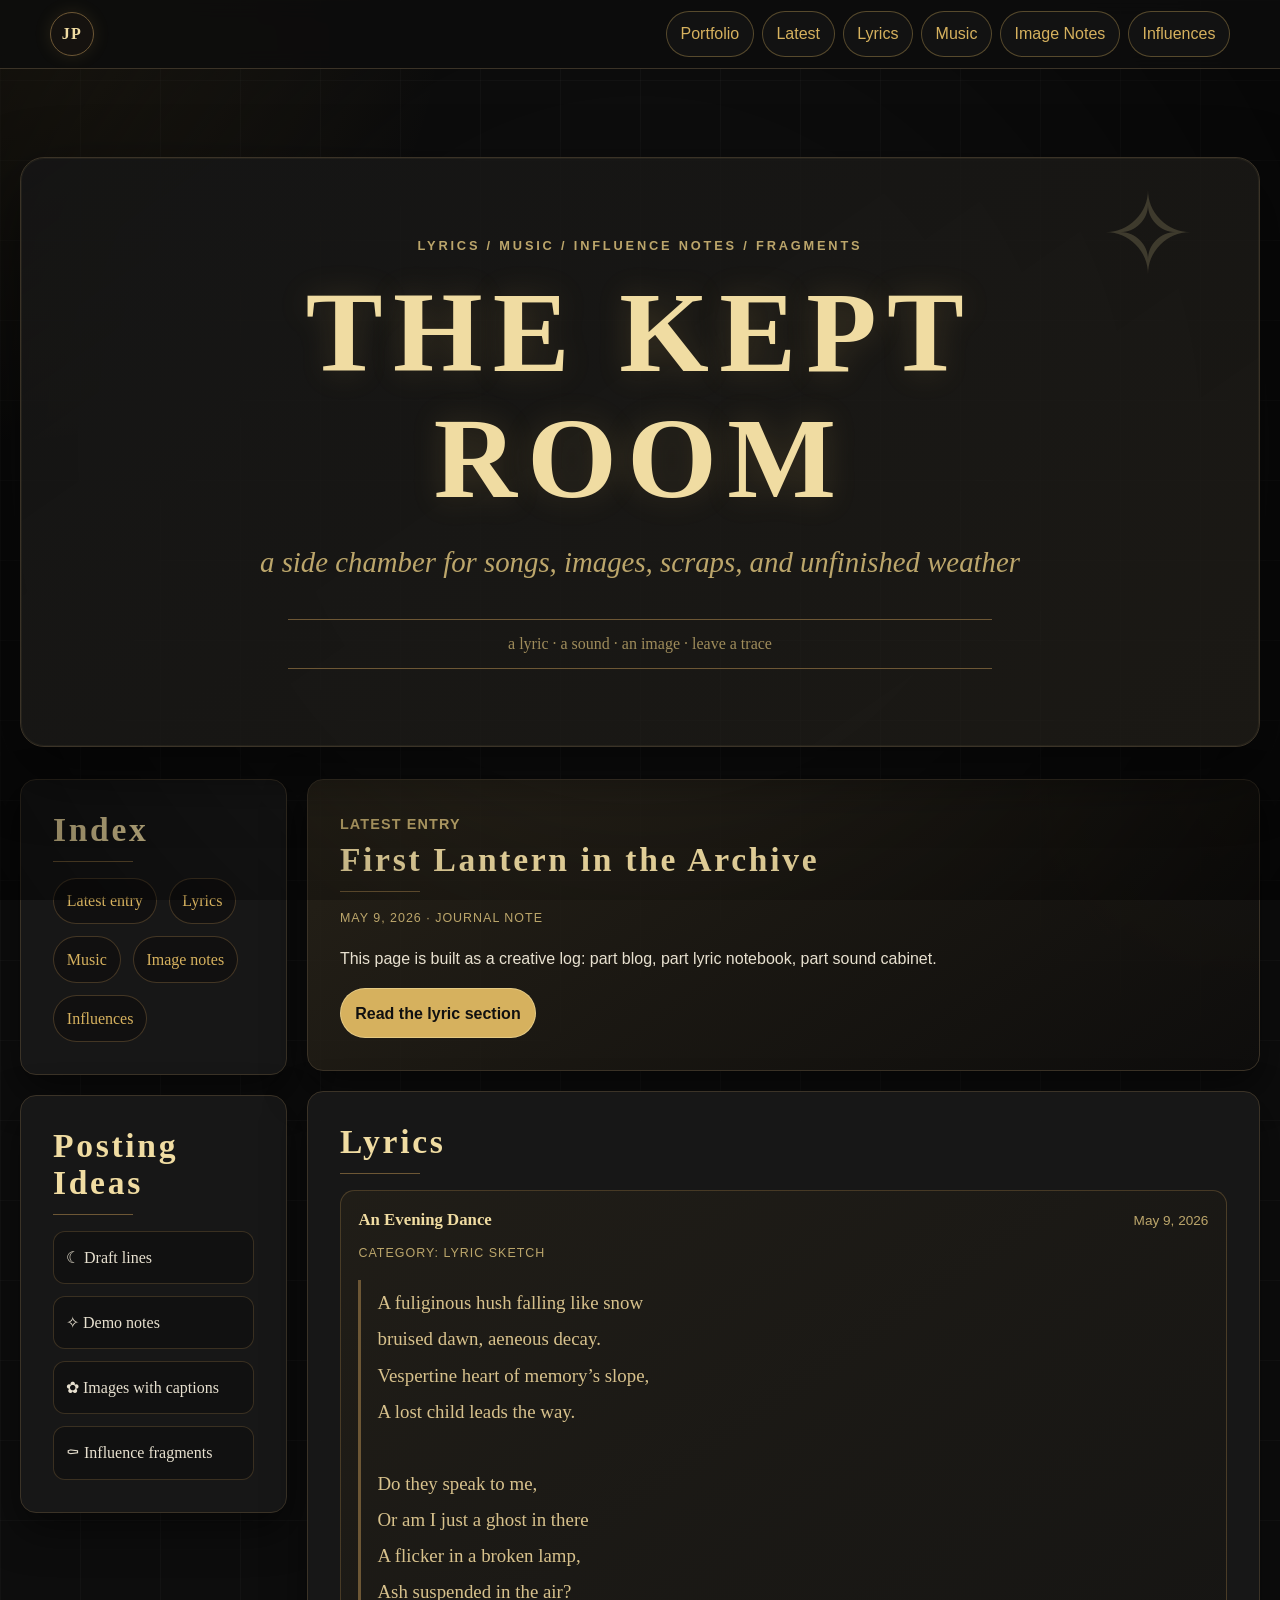
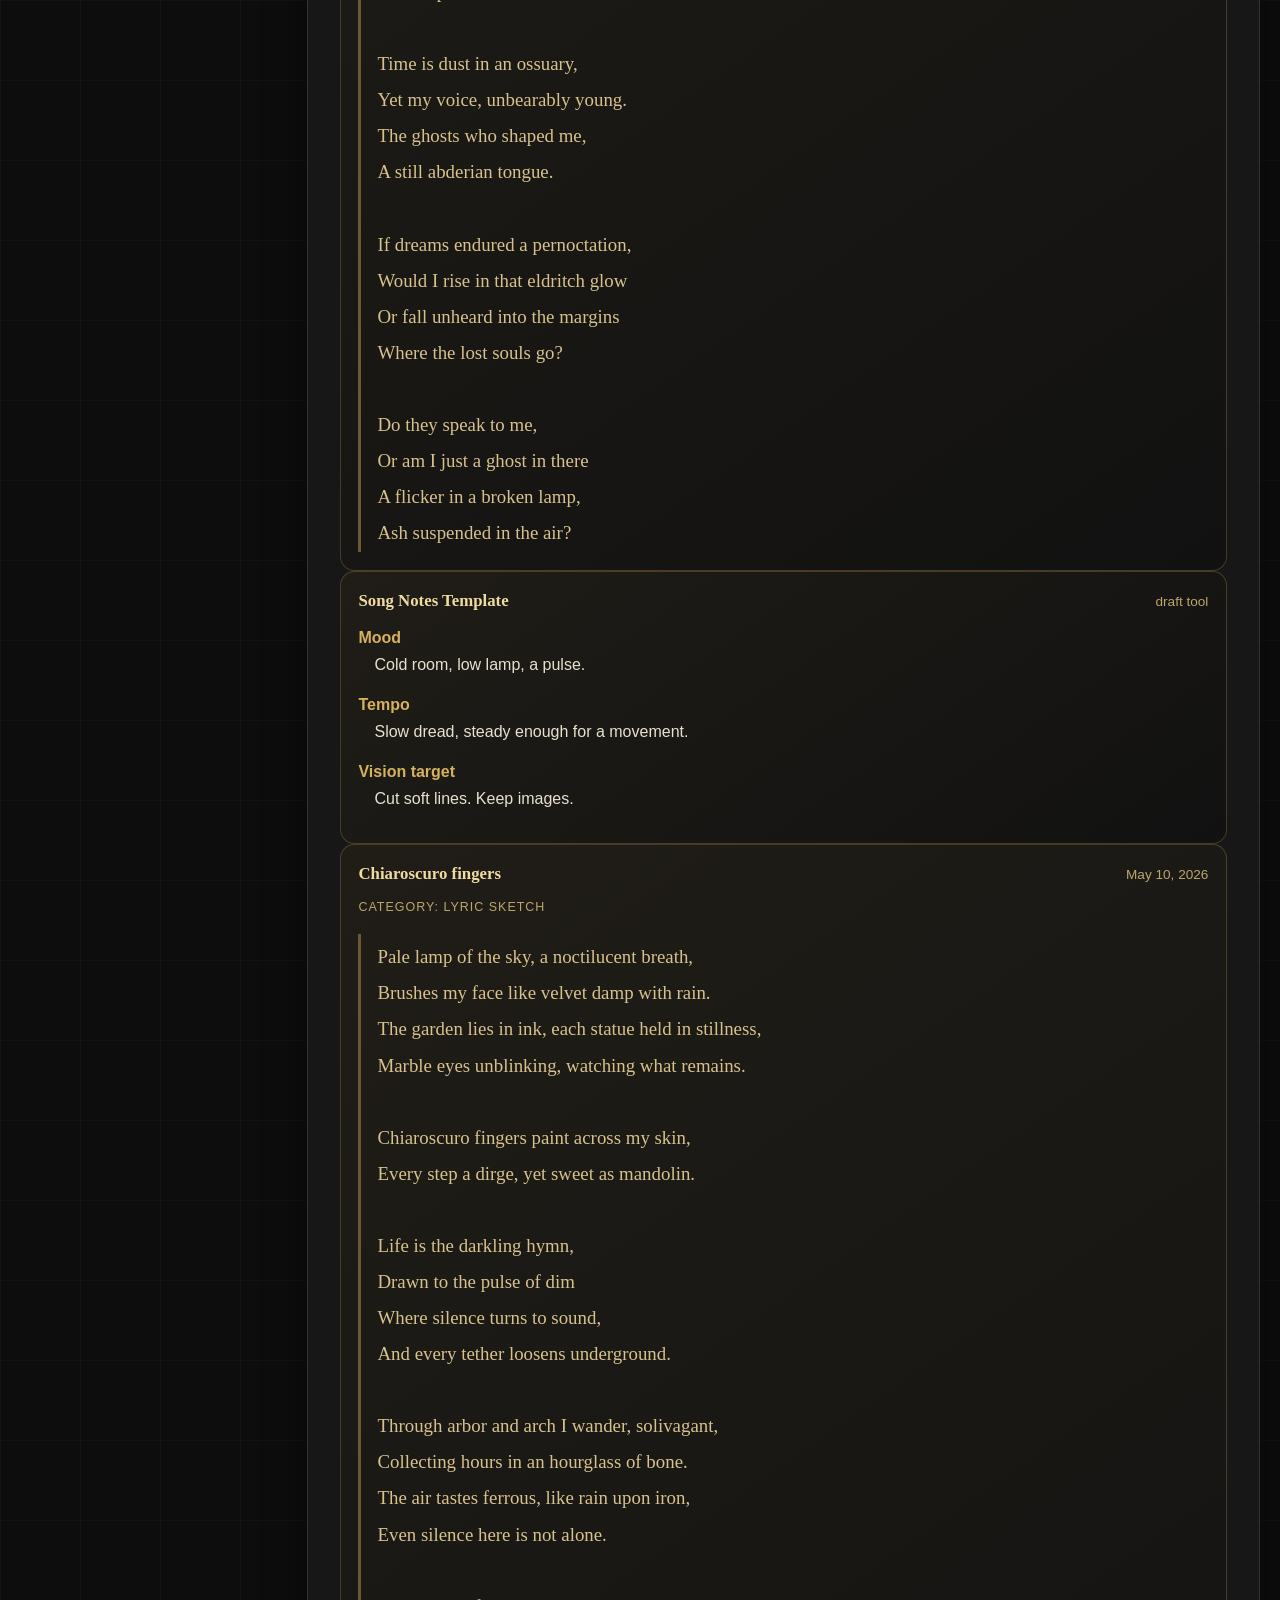
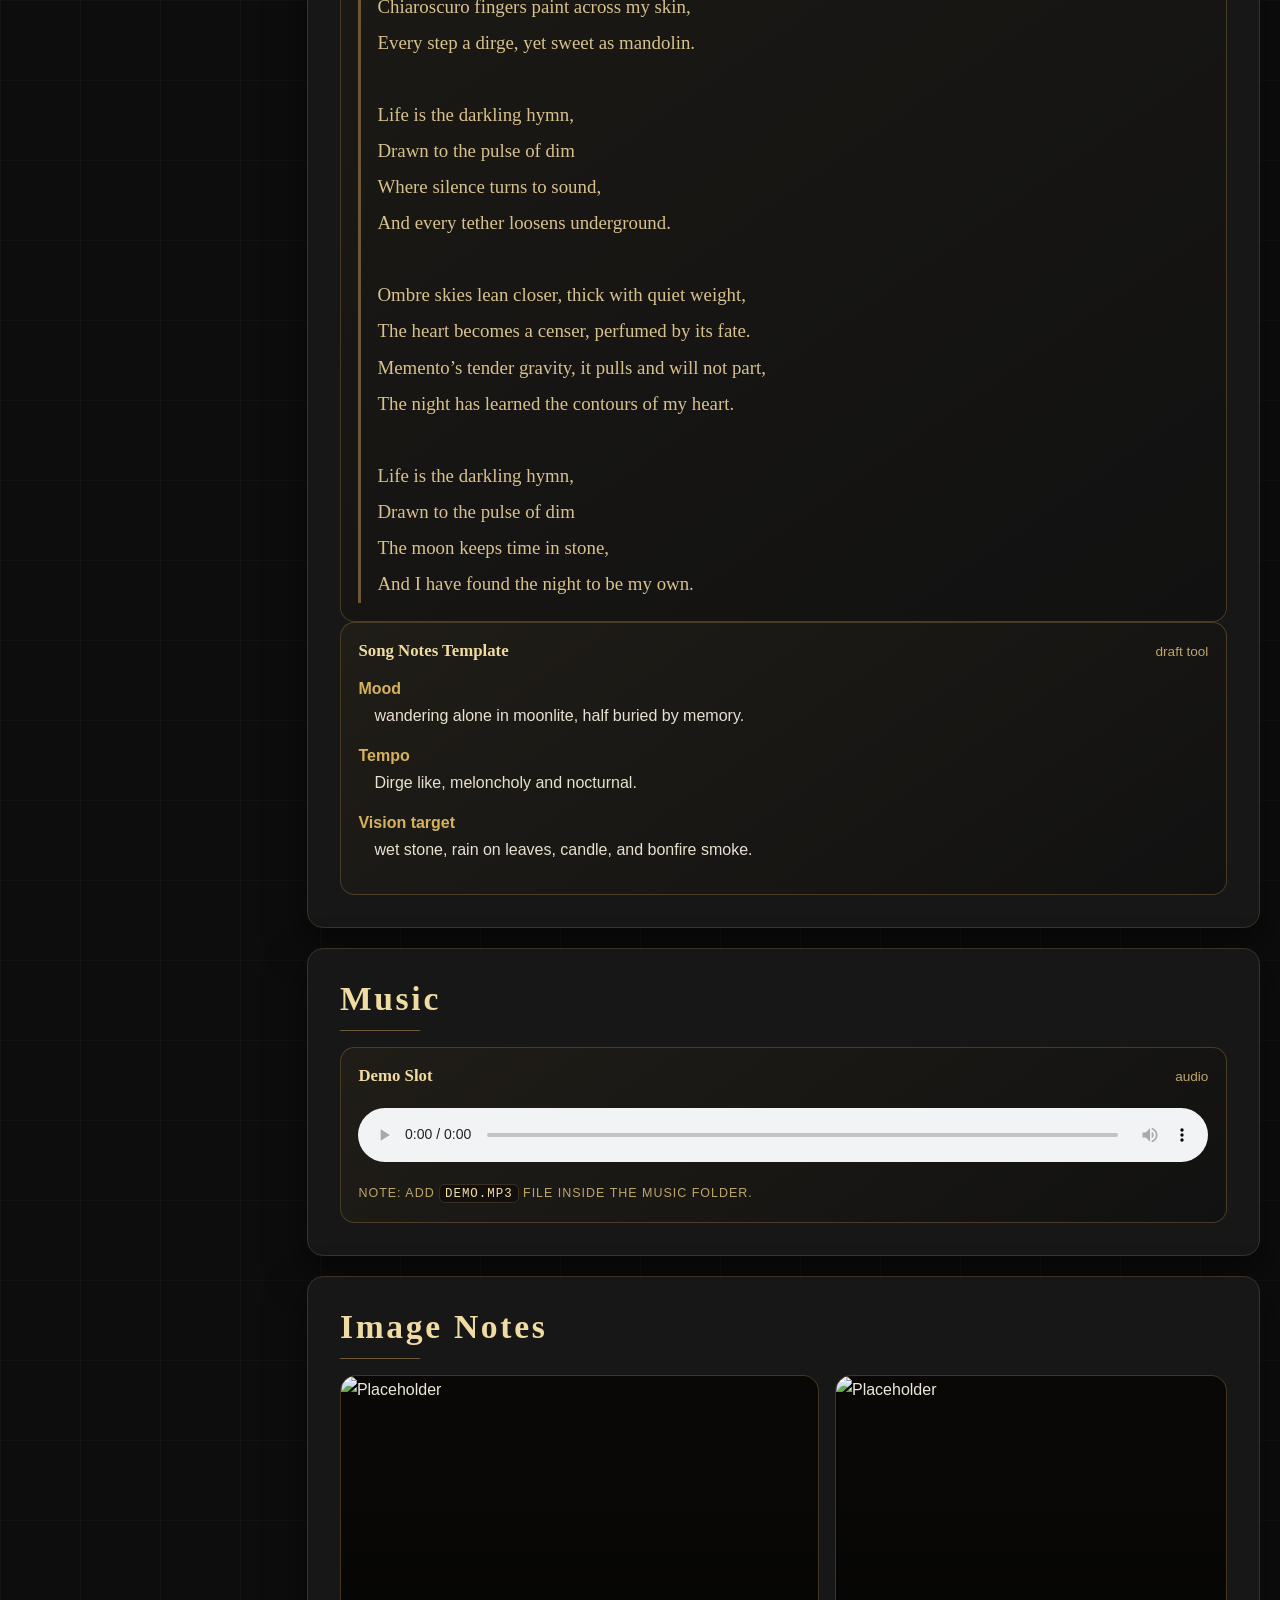
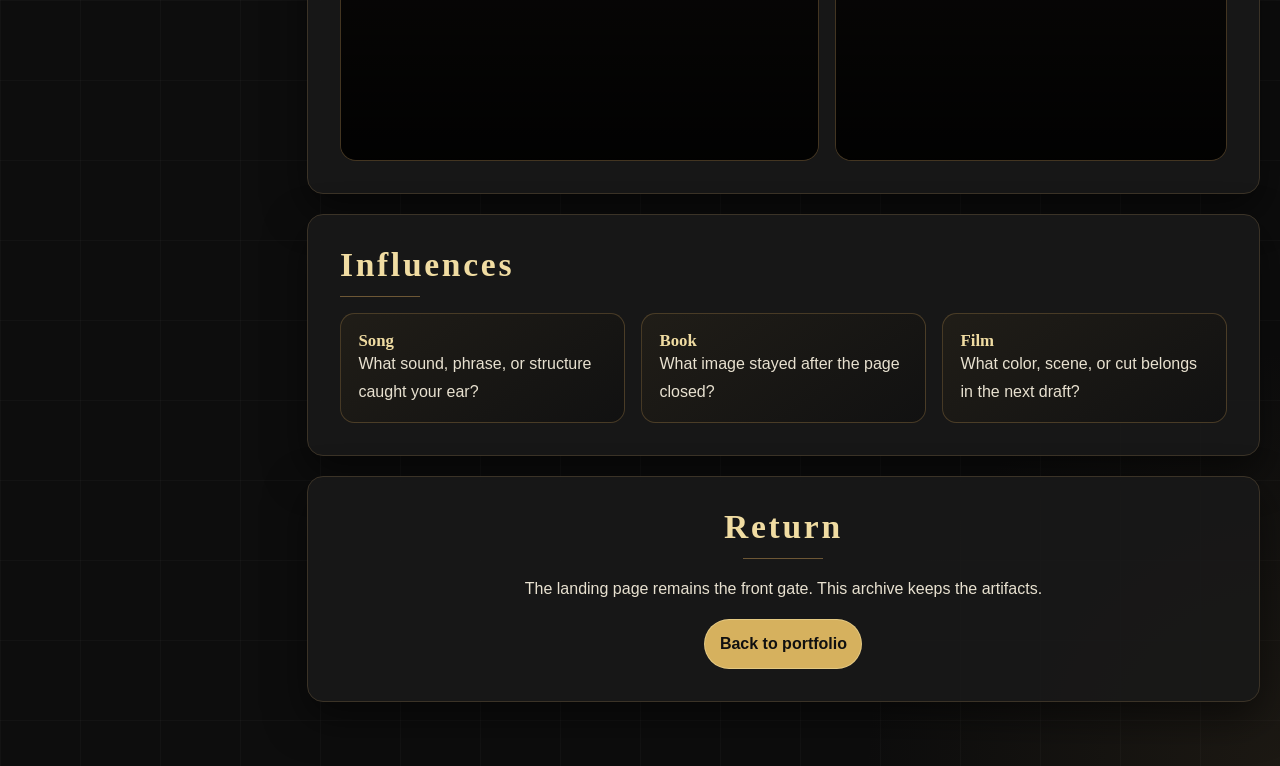
==== commit fd44f799: "Update file structure, and main heading for assessment" ====
--- a/blog.html
+++ b/blog.html
@@ -218,7 +218,7 @@
 
           <div class="image-grid">
             <figure class="image-note">
-              <img src="images/placeholder-crypt.svg" alt="Decorative placeholder showing a moonlit crypt doorway.">
+              <img src="images/placeholder-crypt.svg" alt="Placeholder ">
               <figcaption>
                 <!-- <strong>Replace this image.</strong>
                 Add file to the images folder and change the image path. -->
@@ -226,7 +226,7 @@
             </figure>
 
             <figure class="image-note tall-note">
-              <img src="images/placeholder-moon.svg" alt="Decorative placeholder showing a pale moon over a dark field.">
+              <img src="images/placeholder-moon.svg" alt="Placeholder ">
               <figcaption>
                 <!-- <strong>Text over image.</strong>
                 This caption is positioned like a lyric card or album note. -->
--- a/css/index.css
+++ b/css/index.css
@@ -579,16 +579,6 @@
 }
 
 /*
-  Prepare the Projects list for JavaScript/GitHub API content to be added later.
-  The list is empty in the HTML for the assignment.
-*/
-.project-list {
-  margin: 0;
-  padding: 0;
-  list-style: none;
-}
-
-/*
   Turns the Connect links into a flexible row of styled buttons.
 */
 .connect-list {
@@ -996,4 +986,120 @@
 /* Keep the blog index from floating awkwardly on desktop */
 .blog-index {
   position: static;
+}
+
+
+/* lesson 8 */
+
+.message-form {
+  display: grid;
+  gap: 0.75rem;
+}
+
+.message-form input,
+.message-form textarea {
+  width: 100%;
+  padding: 0.75rem;
+  border: 1px solid var(--border);
+  border-radius: 0.5rem;
+  background: rgba(0, 0, 0, 0.35);
+  color: var(--text);
+  font: inherit;
+}
+
+.message-form textarea {
+  min-height: 8rem;
+  resize: vertical;
+}
+
+.message-form button,
+#messages button {
+  width: fit-content;
+  padding: 0.65rem 1rem;
+  border: 1px solid var(--border-bright);
+  border-radius: 0.5rem;
+  background: var(--panel-soft);
+  color: var(--gold);
+  cursor: pointer;
+}
+
+#messages ul {
+  list-style: none;
+  padding-left: 0;
+}
+
+#messages li {
+  display: grid;
+  gap: 0.5rem;
+  padding: 1rem 0;
+  border-bottom: 1px solid var(--border);
+}
+
+#messages span {
+  display: block;
+}
+
+#messages a {
+  color: var(--border-bright);
+  font-weight: 700;
+  text-decoration-color: var(--border-bright);
+}
+
+#messages a:hover {
+  color: var(--gold);
+}
+
+@media (max-width: 700px) {
+  .message-form input,
+  .message-form textarea,
+  .message-form button,
+  #messages button {
+    font-size: 1rem;
+  }
+
+  .message-form button,
+  #messages button {
+    width: 100%;
+  }
+}
+
+/* lesson 9 styling*/
+
+.project-list {
+  display: grid;
+  grid-template-columns: repeat(2, minmax(0, 1fr));
+  gap: 0.75rem;
+  margin-top: 1rem;
+  padding: 0;
+  list-style: none;
+}
+
+.project-list li {
+  border: 1px solid rgba(109, 87, 53, 0.58);
+  border-radius: 0.9rem;
+  padding: 1rem;
+  color: var(--text);
+  background: linear-gradient(145deg, rgba(36, 32, 24, 0.72), rgba(15, 15, 15, 0.74));
+}
+
+#Projects > h3 {
+  margin-top: 1.5rem;
+}
+
+.project-list a {
+  color: var(--gold);
+  text-decoration: none;
+  font-weight: 700;
+}
+
+.project-list a:hover,
+.project-list a:focus-visible {
+  color: var(--link-hover);
+  text-decoration: underline;
+}
+
+@media (max-width: 700px) {
+  .project-list {
+    grid-template-columns: 1fr;
+  }
 }
